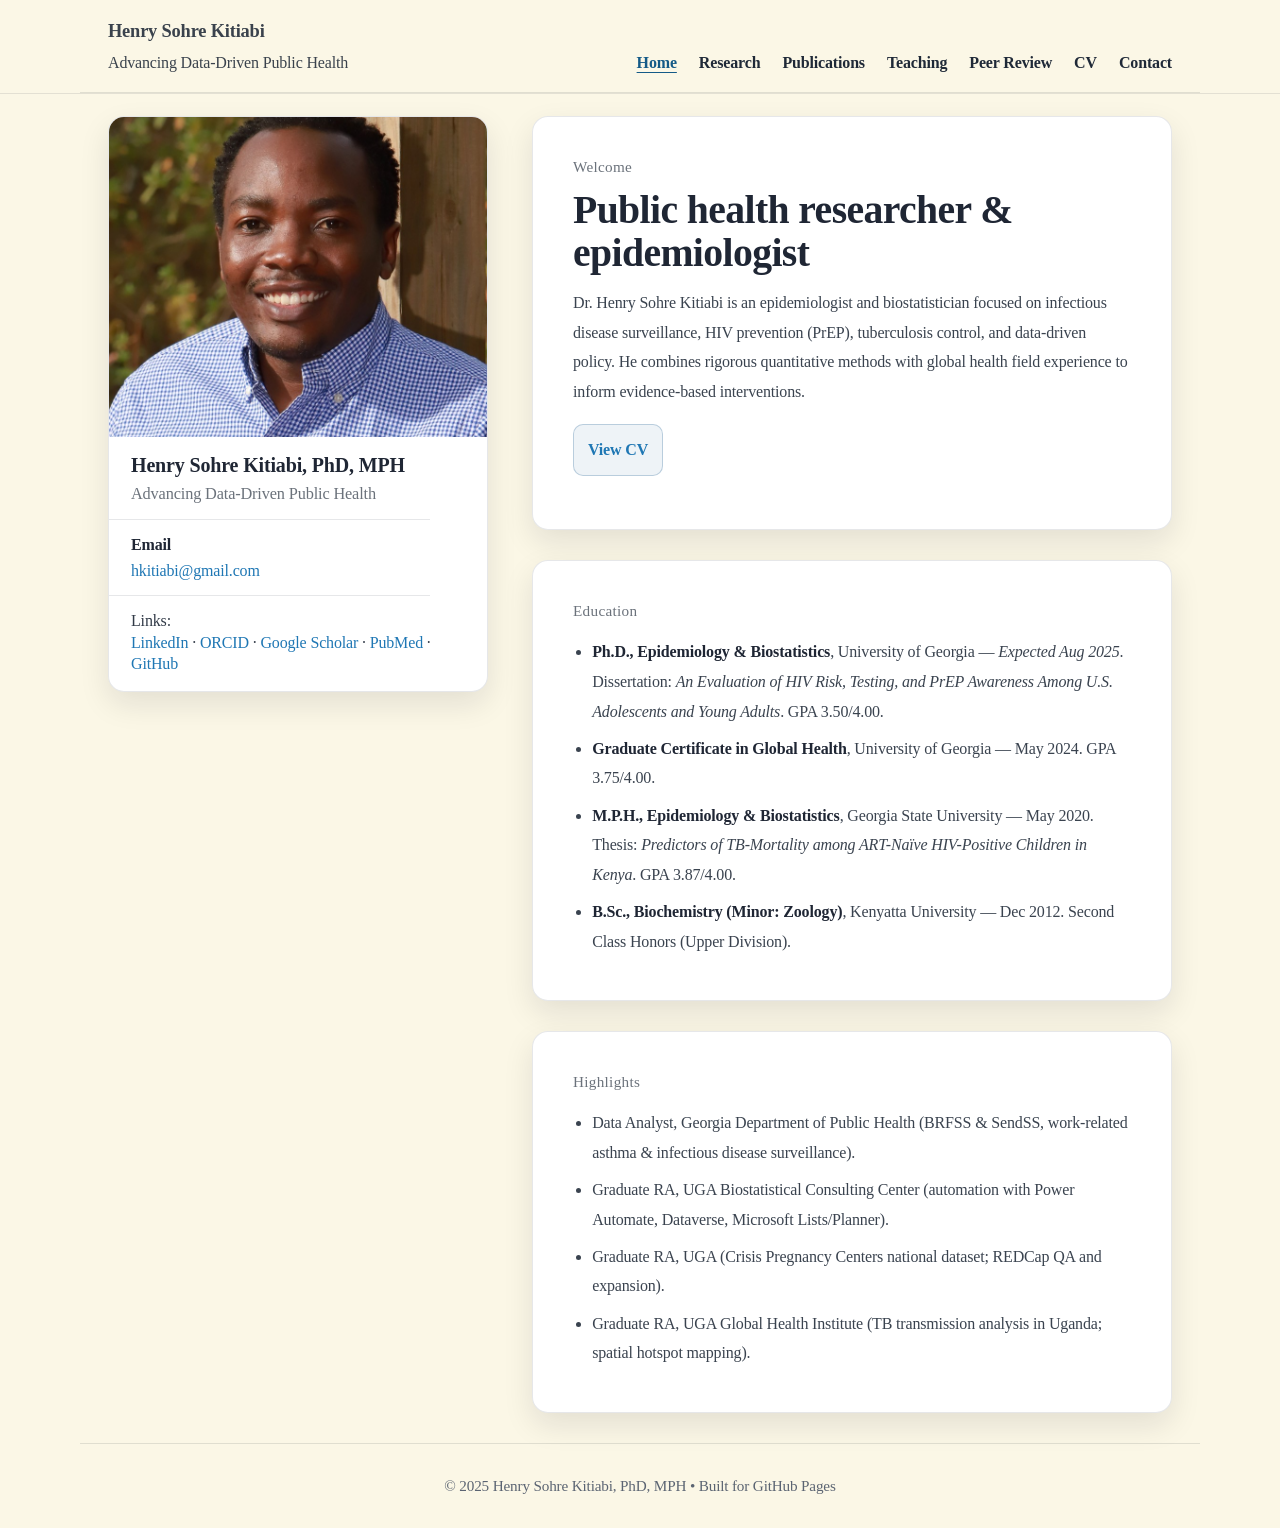
==== index.html @ b65489f3 "Add files via upload" ====
<!DOCTYPE html>
<html lang="en">
<head>
<meta charset="utf-8"/>
<meta name="viewport" content="width=device-width, initial-scale=1"/>
<title>Home — Henry Sohre Kitiabi, PhD, MPH</title>
<link rel="stylesheet" href="assets/css/style.css"/>
<link rel="preconnect" href="https://fonts.googleapis.com">
<link rel="preconnect" href="https://fonts.gstatic.com" crossorigin>
<link href="https://fonts.googleapis.com/css2?family=Inter:wght@400;600;700;800&display=swap" rel="stylesheet">
</head>
<body>
<header>
  <div class="nav">
    <div>
      <div class="brand">Henry Sohre Kitiabi</div>
      <div class="tag">Advancing Data-Driven Public Health</div>
    </div>
    <nav><a href="index.html" class=active>Home</a><a href="research.html" >Research</a><a href="publications.html" >Publications</a><a href="teaching.html" >Teaching</a><a href="peer-review.html" >Peer Review</a><a href="cv.html" >CV</a><a href="contact.html" >Contact</a></nav>
  </div>
</header>
<div class="container">
  <div class="layout">
    
    <aside class="sidebar">
 <img
  class="avatar"
  src="assets/img/henry-sohre-kitiabi.jpg"
  alt="Henry Sohre Kitiabi"
  onerror="const d=document.createElement('div');d.className='avatar';d.textContent='HK';d.setAttribute('aria-label','Henry Sohre Kitiabi');this.replaceWith(d);"
/>


      <div class="name">Henry Sohre Kitiabi, PhD, MPH</div>
      <div class="tagline">Advancing Data-Driven Public Health</div>
      <hr/>
      <div class="meta"><span class="badge">Email</span> <a href="mailto:hkitiabi@gmail.com">hkitiabi@gmail.com</a></div>
      <hr/>
      <div class="meta">Links:<br/>
        <a href="#">LinkedIn</a> · 
        <a href="#">ORCID</a> · 
        <a href="#">Google Scholar</a> · 
        <a href="#">PubMed</a> · 
        <a href="#">GitHub</a>
      </div>
    </aside>
    
    <main>
<section class="card">
  <div class="kicker">Welcome</div>
  <h1>Public health researcher & epidemiologist</h1>
  <p>Dr. Henry Sohre Kitiabi is an epidemiologist and biostatistician focused on infectious disease surveillance, HIV prevention (PrEP), tuberculosis control, and data-driven policy. He combines rigorous quantitative methods with global health field experience to inform evidence-based interventions.</p>
  <p><a class="btn" href="cv.html">View CV</a></p>
</section>

<section class="card">
  <div class="kicker">Education</div>
  <ul class="list-tight">
    <li><strong>Ph.D., Epidemiology & Biostatistics</strong>, University of Georgia — <em>Expected Aug 2025</em>. Dissertation: <em>An Evaluation of HIV Risk, Testing, and PrEP Awareness Among U.S. Adolescents and Young Adults</em>. GPA 3.50/4.00.</li>
    <li><strong>Graduate Certificate in Global Health</strong>, University of Georgia — May 2024. GPA 3.75/4.00.</li>
    <li><strong>M.P.H., Epidemiology & Biostatistics</strong>, Georgia State University — May 2020. Thesis: <em>Predictors of TB-Mortality among ART-Naïve HIV-Positive Children in Kenya</em>. GPA 3.87/4.00.</li>
    <li><strong>B.Sc., Biochemistry (Minor: Zoology)</strong>, Kenyatta University — Dec 2012. Second Class Honors (Upper Division).</li>
  </ul>
</section>

<section class="card">
  <div class="kicker">Highlights</div>
  <ul>
    <li>Data Analyst, Georgia Department of Public Health (BRFSS & SendSS, work-related asthma & infectious disease surveillance).</li>
    <li>Graduate RA, UGA Biostatistical Consulting Center (automation with Power Automate, Dataverse, Microsoft Lists/Planner).</li>
    <li>Graduate RA, UGA (Crisis Pregnancy Centers national dataset; REDCap QA and expansion).</li>
    <li>Graduate RA, UGA Global Health Institute (TB transmission analysis in Uganda; spatial hotspot mapping).</li>
  </ul>
</section>
</main>
  </div>
</div>
<div class="footer">© 2025 Henry Sohre Kitiabi, PhD, MPH • Built for GitHub Pages</div>
</body>
</html>
---- assets/css/style.css ----
/* ==========================================================================
   Full CSS file — white background, centered whole site, Python-docs-like spacing
   Includes: centered header/nav, improved grid, clean cards, fixed avatar placeholder,
   better typography rhythm, accessible focus states, mobile responsiveness.
   ========================================================================== */

/* ---------- Theme tokens ---------- */
:root {
  /* Colors */
  --bg: #ffffff;            /* pure white (per request) */
  --surface: #ffffff;
  --text: #1f2937;
  --muted: #6b7280;
  --accent: #306998;        /* Python-ish blue */
  --accent-hover: #1e4f7a;
  --border: #e5e7eb;
  --soft: #f9fafb;

  /* Typography */
  --font-sans: -apple-system, BlinkMacSystemFont, "Segoe UI", Roboto,
               "Helvetica Neue", Arial, sans-serif;
  --base-size: 16px;
  --line: 1.7;

  /* Layout */
  --page-width: 1100px;     /* centers the entire website */
  --gutter: 24px;           /* left/right padding */
  --pad-y: 48px;            /* top/bottom padding for main */
  --header-h: 64px;

  /* Grid */
  --sidebar-min: 260px;
  --sidebar-max: 320px;
  --gap: 32px;

  /* Components */
  --radius: 8px;
  --shadow: 0 1px 0 rgba(0, 0, 0, 0.03);

  /* Focus */
  --focus-ring: 0 0 0 3px rgba(48, 105, 152, 0.25);
}

/* ---------- Reset ---------- */
*,
*::before,
*::after { box-sizing: border-box; }

html {
  font-size: var(--base-size);
  text-size-adjust: 100%;
  color-scheme: light;
  background: var(--bg);
}

body {
  margin: 0;
  font-family: var(--font-sans);
  line-height: var(--line);
  color: var(--text);
  background: var(--bg);
  -webkit-font-smoothing: antialiased;
  -moz-osx-font-smoothing: grayscale;
  text-rendering: optimizeLegibility;
}

img, svg, video, canvas {
  max-width: 100%;
  height: auto;
  display: block;
}

input, button, textarea, select {
  font: inherit;
  color: inherit;
}

/* ---------- Center the whole site ----------
   Preferred: wrap your entire site in <div class="page"> ... </div>
   Fallback: this also centers header/nav/main/footer if you don't add .page
-------------------------------------------- */
.page,
header .nav,
main,
.footer {
  max-width: var(--page-width);
  margin: 0 auto;
}

/* ---------- Typography ---------- */
p { margin: 0 0 1.25rem; }

small, .muted { color: var(--muted); }

h1, h2, h3, h4, h5, h6 {
  margin: 2.25rem 0 0.75rem;
  font-weight: 650;
  letter-spacing: -0.01em;
}

h1 {
  margin-top: 0;
  font-size: clamp(1.9rem, 2.6vw, 2.4rem);
  line-height: 1.25;
}

h2 { font-size: clamp(1.35rem, 1.9vw, 1.65rem); line-height: 1.35; }
h3 { font-size: 1.15rem; line-height: 1.4; }

ul, ol {
  margin: 0 0 1.25rem;
  padding-left: 1.25rem;
}

li { margin: 0.25rem 0; }

hr {
  border: 0;
  border-top: 1px solid var(--border);
  margin: 2rem 0;
}

/* ---------- Links + accessibility ---------- */
a {
  color: var(--accent);
  text-decoration: none;
  text-underline-offset: 0.18em;
}

a:hover {
  color: var(--accent-hover);
  text-decoration: underline;
}

a:focus-visible,
button:focus-visible,
input:focus-visible,
textarea:focus-visible,
select:focus-visible {
  outline: none;
  box-shadow: var(--focus-ring);
  border-radius: 6px;
}

/* ---------- Header / Nav (centered to match content) ---------- */
header {
  position: sticky;
  top: 0;
  z-index: 10;
  background: var(--bg);
  border-bottom: 1px solid var(--border);
}

/* If you use .nav inside header, it will be centered by the rule above */
.nav {
  height: var(--header-h);
  padding: 0 var(--gutter);
  display: flex;
  align-items: center;
  justify-content: space-between;
  gap: 1rem;
}

.brand {
  font-weight: 750;
  font-size: 1.05rem;
  letter-spacing: -0.01em;
  white-space: nowrap;
}

nav {
  display: flex;
  align-items: center;
  flex-wrap: wrap;
  gap: 1rem;
}

nav a {
  font-weight: 650;
  position: relative;
  padding: 0.25rem 0.1rem;
}

/* underline indicator */
nav a:hover::after,
nav a:focus-visible::after {
  content: "";
  position: absolute;
  left: 0;
  bottom: -0.35rem;
  width: 100%;
  height: 2px;
  background: var(--accent);
}

/* active state if you add aria-current="page" */
nav a[aria-current="page"] {
  color: var(--accent-hover);
}
nav a[aria-current="page"]::after {
  content: "";
  position: absolute;
  left: 0;
  bottom: -0.35rem;
  width: 100%;
  height: 2px;
  background: var(--accent-hover);
}

/* ---------- Main spacing (Python-docs-like padding) ---------- */
main {
  padding: var(--pad-y) var(--gutter);
}

/* Optional: if you have a .container wrapper, keep it centered */
.container {
  max-width: 100%;
  margin: 0 auto;
}

/* ---------- 2-column layout (sidebar + main content) ---------- */
.layout {
  display: grid;
  grid-template-columns: minmax(var(--sidebar-min), var(--sidebar-max)) minmax(0, 1fr);
  gap: var(--gap);
  align-items: start;
}

/* Prevent overly wide main text blocks if your content is long-form */
.content {
  max-width: 74ch; /* add class="content" to your main column wrapper if you want */
}

/* Mobile stack */
@media (max-width: 900px) {
  :root {
    --gutter: 18px;
    --pad-y: 32px;
    --gap: 22px;
  }
  .layout { grid-template-columns: 1fr; }
  .nav { height: auto; padding: 12px var(--gutter); }
}

/* ---------- Cards / panels ---------- */
.card,
.sidebar {
  background: var(--surface);
  border: 1px solid var(--border);
  border-radius: var(--radius);
  box-shadow: var(--shadow);
  padding: 24px;
}

/* Keep main content cards from feeling too wide on large monitors */
.card {
  margin-bottom: 24px;
}

/* ---------- Sidebar behavior ---------- */
.sidebar {
  position: sticky;
  top: calc(var(--header-h) + 16px);
  align-self: start;
  line-height: 1.55;
}

/* Tighten vertical spacing inside sidebar */
.sidebar p { margin-bottom: 0.75rem; }
.sidebar hr { margin: 1rem 0; }

/* ---------- Avatar (fix placeholder + ensure it looks intentional) ----------
   Works for:
   1) <img class="avatar" src="...">
   2) <div class="avatar">Profile photo<br>placeholder</div>
-------------------------------------------- */
.avatar {
  width: 140px;
  height: 140px;
  border-radius: 50%;
  border: 3px solid var(--accent);
  background: var(--soft);
  display: grid;
  place-items: center;
  text-align: center;
  color: var(--muted);
  font-size: 0.95rem;
  padding: 10px;
  margin: 0 auto 12px;
  overflow: hidden;
}

img.avatar {
  object-fit: cover;
  padding: 0;
  color: transparent; /* avoid alt text overlay */
}

/* ---------- Tables ---------- */
.table {
  width: 100%;
  border-collapse: collapse;
  margin: 0 0 1.5rem;
}

.table th,
.table td {
  border-bottom: 1px solid var(--border);
  padding: 0.75rem 0;
  text-align: left;
  vertical-align: top;
}

.table th { font-weight: 650; }

/* ---------- Code (docs-like, subtle) ---------- */
code,
pre {
  font-family: ui-monospace, SFMono-Regular, Menlo, Consolas, "Liberation Mono", monospace;
  font-size: 0.95em;
}

code {
  background: var(--soft);
  border: 1px solid var(--border);
  padding: 0.12em 0.35em;
  border-radius: 6px;
}

pre {
  background: var(--soft);
  border: 1px solid var(--border);
  border-radius: var(--radius);
  padding: 16px;
  overflow: auto;
  margin: 0 0 1.5rem;
}

pre code {
  background: transparent;
  border: 0;
  padding: 0;
}

/* ---------- Footer ---------- */
.footer {
  border-top: 1px solid var(--border);
  padding: 28px var(--gutter);
  text-align: center;
  color: var(--muted);
  font-size: 0.95rem;
}

/* ---------- Selection + reduced motion ---------- */
::selection { background: rgba(48, 105, 152, 0.16); }

@media (prefers-reduced-motion: reduce) {
  * { scroll-behavior: auto !important; }
}
/* ==========================================================================
   Faculty-page theme override (warm background + serif + profile card)
   Paste at the END of your current CSS file.
   ========================================================================== */

/* --- Theme tokens: warm paper + classic serif like the reference --- */
:root {
  --bg: #fbf7e6;                 /* warm paper */
  --surface: #ffffff;
  --text: #1f2937;
  --muted: #5b6472;
  --accent: #1f77b4;             /* link blue similar to screenshot */
  --accent-hover: #145a87;
  --border: rgba(31, 41, 55, 0.12);
  --soft: rgba(31, 41, 55, 0.04);

  --radius: 10px;
  --shadow: 0 6px 18px rgba(17, 24, 39, 0.08);

  /* Typography swap */
  --font-sans: ui-serif, Georgia, "Times New Roman", Times, serif;
  --line: 1.85;

  /* Layout proportions similar to reference */
  --page-width: 1120px;
  --sidebar-min: 340px;
  --sidebar-max: 380px;
  --gap: 44px;
  --pad-y: 42px;
}

/* --- Base background & text rhythm --- */
html, body {
  background: var(--bg);
}

p { margin: 0 0 1.15rem; }

/* Headings: serif, strong, similar weight to reference */
h1, h2, h3 {
  font-weight: 750;
  letter-spacing: -0.015em;
}
h1 { font-size: clamp(2.2rem, 3.1vw, 2.8rem); line-height: 1.18; }
h2 { font-size: 1.6rem; margin-top: 2.0rem; }
h3 { font-size: 1.2rem; }

/* Links like faculty pages */
a { text-decoration-thickness: 1px; }
a:hover { text-decoration: underline; }

/* --- Header / Nav: simple, left-aligned, thin rule (like screenshot) --- */
header {
  background: transparent;
  border-bottom: 0;
}

.nav {
  height: auto;
  padding: 18px var(--gutter) 12px;
  align-items: flex-end;
  border-bottom: 1px solid rgba(31, 41, 55, 0.12);
}

/* Brand block more understated (optional) */
.brand {
  font-size: 1.15rem;
  font-weight: 800;
}

nav {
  gap: 22px;
}

/* Remove the thick underline indicator from earlier style */
nav a:hover::after,
nav a:focus-visible::after,
nav a[aria-current="page"]::after {
  content: none !important;
}

/* Add subtle underline only on hover/current */
nav a {
  font-weight: 700;
  color: var(--text);
  padding: 0;
}
nav a:hover,
nav a[aria-current="page"] {
  color: var(--accent);
  text-decoration: underline;
  text-underline-offset: 0.25em;
}

/* --- Main cards: closer to "paper + soft shadow" --- */
.card,
.sidebar {
  border: 1px solid rgba(31, 41, 55, 0.12);
  border-radius: var(--radius);
  box-shadow: var(--shadow);
  background: var(--surface);
}

/* Right column in the screenshot is mostly “no heavy card framing”.
   If you want that look, make cards flatter: */
.card {
  padding: 30px 34px;
  margin-bottom: 28px;
}

/* --- Left profile card: make it look like screenshot panel --- */
.sidebar {
  padding: 0; /* important: let image go edge-to-edge */
  overflow: hidden;
  position: sticky;
  top: 18px; /* closer to screenshot (not under sticky header effect) */
}

/* Photo: rectangular, full width, tall */
.sidebar .avatar,
.sidebar img.avatar {
  width: 100%;
  height: 360px;               /* tall portrait like screenshot */
  border-radius: 0;
  border: 0;
  margin: 0;
  background: var(--soft);
}

/* Ensure image crops nicely */
.sidebar img.avatar {
  object-fit: cover;
}

/* Profile info area below photo */
.sidebar .profile-block {
  padding: 18px 18px 16px;
}

/* Name block (large, centered) */
.sidebar .profile-name {
  font-size: 1.55rem;
  font-weight: 850;
  margin: 0.25rem 0 0.25rem;
  text-align: center;
}

/* Title/affiliation */
.sidebar .profile-title {
  text-align: center;
  color: var(--muted);
  font-weight: 650;
  margin: 0 0 0.75rem;
}

/* Contact strip look */
.sidebar .profile-meta {
  padding: 12px 18px 16px;
  border-top: 1px solid rgba(31, 41, 55, 0.12);
  color: var(--text);
  font-size: 0.98rem;
}

.sidebar .profile-meta a { color: var(--accent); }

/* Tighten sidebar paragraph spacing */
.sidebar p { margin: 0.35rem 0; }

/* --- Content width: screenshot uses a wider text measure --- */
.content {
  max-width: 86ch;
}

/* --- News list styling similar to screenshot --- */
.news {
  margin-top: 1.0rem;
  border-top: 1px solid rgba(31, 41, 55, 0.12);
}
.news-item {
  display: grid;
  grid-template-columns: 140px 1fr;
  gap: 18px;
  padding: 16px 0;
  border-bottom: 1px solid rgba(31, 41, 55, 0.10);
}
.news-date {
  font-weight: 800;
}
.news-text {
  color: var(--text);
}

/* Mobile: stack profile card photo and text nicely */
@media (max-width: 900px) {
  .sidebar { position: static; }
  .sidebar .avatar,
  .sidebar img.avatar { height: 280px; }
  .news-item { grid-template-columns: 1fr; }
}



/* =========================================================
   FIX: Frozen header, no overlap, centered website
   ========================================================= */

/* Header height (adjust if needed) */
:root {
  --header-h: 72px;
}

/* Freeze header */
header {
  position: sticky;
  top: 0;
  z-index: 9999;
  background: var(--bg);
  border-bottom: 1px solid var(--border);
}

/* Ensure header has stable height */
header .nav {
  min-height: var(--header-h);
}

/* Push content down so it never hides under header */
main {
  padding-top: calc(var(--pad-y) + var(--header-h));
}

/* Center header, main content, and footer */
header .nav,
main,
.footer {
  max-width: var(--page-width);
  margin-left: auto;
  margin-right: auto;
}

/* Sidebar respects frozen header */
.sidebar {
  top: calc(var(--header-h) + 16px);
}

/* Prevent anchor links being hidden under header */
html {
  scroll-padding-top: calc(var(--header-h) + 16px);
}



/* =========================================================
   CENTER CONTENT + ADD SIDE BREATHING SPACE
   ========================================================= */

/* Overall page width (controls side space) */
:root {
  --page-width: 1000px;   /* try 1040–1120 if you want more/less space */
  --side-space: 24px;
}

/* Center everything */
header .nav,
main,
.footer {
  max-width: var(--page-width);
  margin-left: auto;
  margin-right: auto;
  padding-left: var(--side-space);
  padding-right: var(--side-space);
}

/* Keep body background visible on sides */
body {
  background-color: var(--bg);
}

/* Ensure layout grid stays centered */
.layout {
  justify-content: center;
}

/* Optional: limit text line length for readability */
.content {
  max-width: 72ch;
}

/* Mobile tuning */
@media (max-width: 900px) {
  :root {
    --side-space: 16px;
  }
}

/* =========================================================
   HARD ALIGNMENT: header + sidebar + cards share same grid
   ========================================================= */

/* 1) Single source of truth for page width + side padding */
:root {
  --page-width: 1120px;   /* adjust if you want wider/narrower */
  --gutter: 28px;         /* side space */
  --header-h: 72px;       /* frozen header height */
}

/* 2) Header is full-width, but its INNER content uses the same grid as the page */
header {
  position: sticky;
  top: 0;
  z-index: 9999;
  background: var(--bg);
  border-bottom: 1px solid rgba(31, 41, 55, 0.12);
}

/* Align header content to the same centered column as the layout */
header .nav {
  max-width: var(--page-width);
  margin: 0 auto;
  padding-left: var(--gutter);
  padding-right: var(--gutter);
  min-height: var(--header-h);
  display: flex;
  align-items: flex-end;
  justify-content: space-between;
}

/* 3) Center the entire body content using ONE wrapper */
.container {
  max-width: var(--page-width);
  margin: 0 auto;
  padding-left: var(--gutter);
  padding-right: var(--gutter);
}

/* 4) Space below header without shifting only the right column */
.container {
  padding-top: 22px; /* space under frozen header */
}

/* 5) Make the grid start flush: sidebar + main aligned at top */
.layout {
  display: grid;
  grid-template-columns: minmax(340px, 380px) minmax(0, 1fr);
  gap: 44px;
  align-items: start;
}

/* 6) main is a GRID COLUMN here; remove any page padding that could shift it */
.layout > main {
  padding: 0 !important;
  margin: 0 !important;
}

/* 7) Remove extra top spacing inside the first card (often caused by heading margins) */
.layout > main .card:first-child {
  margin-top: 0;
}
.layout > main .card:first-child h1,
.layout > main .card:first-child h2,
.layout > main .card:first-child h3 {
  margin-top: 0;
}

/* 8) Sticky sidebar should respect frozen header */
.sidebar {
  position: sticky;
  top: calc(var(--header-h) + 16px);
}

/* 9) Footer aligned to same grid */
.footer {
  max-width: var(--page-width);
  margin: 0 auto;
  padding-left: var(--gutter);
  padding-right: var(--gutter);
}

/* =========================================================
   FREEZE LEFT PROFILE PANEL (SIDEBAR)
   ========================================================= */

/* Ensure layout allows sticky behavior */
.layout {
  align-items: start;
}

/* Freeze the entire left panel */
.sidebar {
  position: sticky;
  top: calc(var(--header-h) + 16px); /* below frozen header */
  align-self: start;
  height: fit-content;
}

/* Safety: ensure no parent blocks sticky */
.container,
.layout {
  overflow: visible;
}
/* =========================================================
   CENTER SIDEBAR TEXT (name, tagline, meta, links)
   ========================================================= */

.sidebar {
  text-align: center;          /* centers all text inside sidebar */
}

/* Name + tagline */
.sidebar .name {
  font-weight: 850;
  margin: 12px 0 6px;
}

.sidebar .tagline {
  color: var(--muted);
  margin: 0 0 14px;
}

/* Meta rows (Location/Email/Phone/Links) */
.sidebar .meta {
  margin: 10px 0;
}

/* Make the badge label appear above the value (cleaner, centered) */
.sidebar .meta .badge {
  display: block;
  font-weight: 750;
  margin-bottom: 4px;
}

/* Center the links row cleanly */
.sidebar .meta a {
  display: inline-block;
}

/* Optional: make the separator line centered/consistent */
.sidebar hr {
  margin: 16px auto;
  width: 85%;
}

/* =========================================================
   BALANCED INDENT (NOT CENTERED) FOR SIDEBAR CONTENT
   ========================================================= */

/* Keep sidebar text left-aligned */
.sidebar {
  text-align: left;
}

/* Indent all text blocks inside sidebar */
.sidebar .name,
.sidebar .tagline,
.sidebar .meta {
  padding-left: 18px;
  padding-right: 18px;
}

/* Slight hierarchy polish */
.sidebar .name {
  font-weight: 850;
  margin-top: 14px;
  margin-bottom: 6px;
}

.sidebar .tagline {
  color: var(--muted);
  margin-bottom: 14px;
}

/* Meta rows spacing */
.sidebar .meta {
  margin: 10px 0;
  line-height: 1.55;
}

/* Keep horizontal rules aligned with text block */
.sidebar hr {
  margin: 16px 18px;
}

/* Links stay left-aligned but clean */
.sidebar .meta a {
  white-space: nowrap;
}
/* =========================================================
   PANEL POLISH PACK (cards + sidebar)
   ========================================================= */

/* 1) Softer borders + nicer shadows + consistent radius */
:root{
  --panel-radius: 14px;
  --panel-border: rgba(17, 24, 39, 0.10);
  --panel-shadow: 0 10px 28px rgba(17, 24, 39, 0.10);
  --panel-shadow-hover: 0 14px 34px rgba(17, 24, 39, 0.14);
}

/* Apply to all panels */
.card,
.sidebar{
  border-radius: var(--panel-radius);
  border: 1px solid var(--panel-border);
  background: rgba(255,255,255,0.92);
  box-shadow: var(--panel-shadow);
  backdrop-filter: blur(6px); /* subtle “premium” feel */
}

/* 2) Make cards breathe a little more */
.card{
  padding: 34px 38px;
  margin-bottom: 30px;
}

/* 3) Slight hover lift on desktop (optional, tasteful) */
@media (hover:hover) and (pointer:fine){
  .card:hover,
  .sidebar:hover{
    box-shadow: var(--panel-shadow-hover);
    transform: translateY(-2px);
    transition: box-shadow 180ms ease, transform 180ms ease;
  }
}

/* 4) Sidebar: make it look like a single composed panel */
.sidebar{
  overflow: hidden;         /* photo corners match panel */
}

/* Photo: full width, consistent height and cropping */
.sidebar img.avatar{
  width: 100%;
  height: 320px;
  object-fit: cover;
  border-radius: 0;         /* let sidebar corner radius handle it */
}

/* 5) Sidebar text rhythm + dividers */
.sidebar .name{
  font-size: 1.28rem;
  font-weight: 850;
  margin: 16px 0 6px;
}
.sidebar .tagline{
  color: var(--muted);
  margin: 0 0 14px;
}
.sidebar .meta{
  margin: 10px 0;
  line-height: 1.55;
}
.sidebar hr{
  border: 0;
  border-top: 1px solid rgba(17, 24, 39, 0.10);
  margin: 16px 0;
}

/* Indent sidebar text blocks for balanced look (keeps photo edge-to-edge) */
.sidebar .name,
.sidebar .tagline,
.sidebar .meta{
  padding-left: 22px;
  padding-right: 22px;
}

/* 6) Card typography: more “faculty page” rhythm */
.kicker{
  font-size: 0.95rem;
  letter-spacing: 0.02em;
  color: rgba(31, 41, 55, 0.75);
  margin-bottom: 8px;
}

.card h1{
  margin: 0.35rem 0 0.85rem;
  line-height: 1.08;
}
.card p{
  margin-bottom: 1.1rem;
  color: rgba(31, 41, 55, 0.90);
}

/* 7) Lists inside cards: tighter + cleaner */
.card ul{
  margin-top: 0.5rem;
  padding-left: 1.25rem;
}
.card li{
  margin: 0.45rem 0;
}
.list-tight li{
  margin: 0.38rem 0;
}

/* 8) Buttons/links: make “View CV” look intentional */
a.btn{
  display: inline-block;
  padding: 10px 14px;
  border-radius: 10px;
  border: 1px solid rgba(31, 119, 180, 0.25);
  background: rgba(31, 119, 180, 0.08);
  text-decoration: none;
  font-weight: 700;
}
a.btn:hover{
  background: rgba(31, 119, 180, 0.12);
  border-color: rgba(31, 119, 180, 0.35);
  text-decoration: none;
}

/* 9) Responsive: slightly reduce padding on smaller screens */
@media (max-width: 900px){
  .card{ padding: 26px 22px; }
  .sidebar img.avatar{ height: 260px; }
  .sidebar .name,
  .sidebar .tagline,
  .sidebar .meta{ padding-left: 18px; padding-right: 18px; }
}
/* =========================================================
   PROFILE PANEL POLISH (LEFT SIDEBAR ONLY)
   ========================================================= */

/* 1) Make the profile panel feel premium */
.sidebar {
  border-radius: 16px;
  border: 1px solid rgba(17, 24, 39, 0.10);
  background: #ffffff;
  box-shadow: 0 12px 30px rgba(17, 24, 39, 0.10);
  overflow: hidden;                 /* photo corners match card */
}

/* 2) Full-bleed portrait image (no circle, no border ring) */
.sidebar img.avatar {
  display: block;
  width: 100%;
  height: 320px;                    /* adjust: 280–360 */
  object-fit: cover;
  border: 0;
  border-radius: 0;                 /* use sidebar rounding */
  margin: 0;
  padding: 0;
  background: rgba(17, 24, 39, 0.04);
}

/* If the fallback HK div appears, style it nicely too */
.sidebar .avatar {
  width: 100%;
  height: 320px;
  border: 0;
  border-radius: 0;
  margin: 0;
  display: grid;
  place-items: center;
  font-weight: 850;
  font-size: 2.2rem;
  color: rgba(31, 41, 55, 0.65);
  background: rgba(17, 24, 39, 0.04);
}

/* 3) Balanced indent for text content (not centered) */
.sidebar .name,
.sidebar .tagline,
.sidebar .meta {
  padding-left: 22px;
  padding-right: 22px;
}

/* 4) Improve name + tagline typography */
.sidebar .name {
  margin: 16px 0 6px;
  font-size: 1.28rem;
  font-weight: 900;
  line-height: 1.2;
  color: rgba(17, 24, 39, 0.95);
}

.sidebar .tagline {
  margin: 0 0 14px;
  font-size: 1.02rem;
  color: rgba(31, 41, 55, 0.70);
}

/* 5) Divider lines: lighter and consistent */
.sidebar hr {
  border: 0;
  border-top: 1px solid rgba(17, 24, 39, 0.10);
  margin: 16px 0;
}

/* 6) Meta rows: cleaner spacing + subtle label styling */
.sidebar .meta {
  margin: 10px 0;
  line-height: 1.6;
  color: rgba(31, 41, 55, 0.92);
}

/* Your HTML uses <span class="badge">Location</span> inline.
   Make the badge a subtle label and keep it aligned. */
.sidebar .badge {
  display: inline-block;
  font-weight: 800;
  color: rgba(17, 24, 39, 0.85);
  margin-right: 8px;
}

/* 7) Links area: wrap nicely, keep balanced */
.sidebar .meta a {
  color: var(--accent);
  text-decoration: none;
}
.sidebar .meta a:hover {
  text-decoration: underline;
  text-underline-offset: 0.2em;
}

/* 8) Optional: subtle inner spacing at bottom */
.sidebar {
  padding-bottom: 10px;
}

/* 9) Responsive adjustments */
@media (max-width: 900px) {
  .sidebar img.avatar,
  .sidebar .avatar {
    height: 260px;
  }

  .sidebar .name,
  .sidebar .tagline,
  .sidebar .meta {
    padding-left: 18px;
    padding-right: 18px;
  }
}
/* =========================================================
   TIGHT PROFILE PANEL SPACING (NO EXTRA LINE GAPS)
   ========================================================= */

/* Overall tighter line height in sidebar */
.sidebar {
  line-height: 1.35;
}

/* Name + tagline: compact */
.sidebar .name {
  margin: 12px 0 2px;     /* was larger */
}

.sidebar .tagline {
  margin: 0 0 10px;
}

/* Meta blocks: remove extra vertical gaps */
.sidebar .meta {
  margin: 4px 0;          /* very tight */
  line-height: 1.35;
}

/* If you show labels as separate lines (Location / Email / Phone) */
.sidebar .badge {
  display: block;
  margin: 0 0 2px;        /* no gap under label */
  font-weight: 800;
}

/* Text immediately under labels */
.sidebar .meta span,
.sidebar .meta a,
.sidebar .meta div {
  margin: 0;
  padding: 0;
}

/* Links block: keep compact */
.sidebar .meta:last-of-type {
  margin-top: 6px;
}

/* Divider lines: tighter */
.sidebar hr {
  margin: 12px 0;
}
/* =========================================================
   FACULTY / GRANTS FINAL POLISH PACK
   Goal: credible, scannable, committee-friendly.
   ========================================================= */

/* Layout / readability */
:root{
  --page-width: 1120px;
  --gutter: 28px;
  --header-h: 72px;

  --panel-radius: 16px;
  --panel-border: rgba(17, 24, 39, 0.10);
  --panel-shadow: 0 12px 30px rgba(17, 24, 39, 0.10);

  --text-strong: rgba(17, 24, 39, 0.94);
  --text-body: rgba(31, 41, 55, 0.88);
  --text-muted: rgba(31, 41, 55, 0.66);
}

/* Center everything consistently */
header{
  position: sticky;
  top: 0;
  z-index: 9999;
  background: var(--bg);
  border-bottom: 1px solid var(--panel-border);
}
header .nav{
  max-width: var(--page-width);
  margin: 0 auto;
  padding: 14px var(--gutter);
  min-height: var(--header-h);
  display: flex;
  align-items: flex-end;
  justify-content: space-between;
}

.container{
  max-width: var(--page-width);
  margin: 0 auto;
  padding: 22px var(--gutter) 0;
}

.layout{
  display: grid;
  grid-template-columns: minmax(340px, 380px) minmax(0, 1fr);
  gap: 44px;
  align-items: start;
}

.layout > main{
  padding: 0 !important;
  margin: 0 !important;
}

/* Panels */
.card, .sidebar{
  border-radius: var(--panel-radius);
  border: 1px solid var(--panel-border);
  background: #fff;
  box-shadow: var(--panel-shadow);
}

/* Content card spacing for professional rhythm */
.card{
  padding: 36px 40px;
  margin-bottom: 30px;
}

/* Typography tuned for committees */
body{
  color: var(--text-body);
  letter-spacing: -0.01em;
}
.card p{ color: var(--text-body); }
.card strong{ color: var(--text-strong); }

/* Headings: confident, not “bloggy” */
h1, h2, h3{
  color: var(--text-strong);
}
.card h1{
  margin: 0.35rem 0 0.85rem;
  line-height: 1.08;
  font-weight: 900;
}
.card .kicker{
  font-size: 0.95rem;
  letter-spacing: 0.02em;
  color: var(--text-muted);
  margin-bottom: 8px;
}

/* Make lists read like CV bullets */
.card ul{
  margin: 0.75rem 0 0;
  padding-left: 1.2rem;
}
.card li{
  margin: 0.48rem 0;
  color: var(--text-body);
}

/* Buttons: understated but strong */
a.btn{
  display: inline-block;
  padding: 10px 14px;
  border-radius: 10px;
  border: 1px solid rgba(48, 105, 152, 0.28);
  background: rgba(48, 105, 152, 0.08);
  text-decoration: none;
  font-weight: 750;
}
a.btn:hover{
  background: rgba(48, 105, 152, 0.12);
  border-color: rgba(48, 105, 152, 0.38);
  text-decoration: none;
}

/* Sidebar: hiring-ready “profile card” */
.sidebar{
  overflow: hidden;
  position: sticky;
  top: calc(var(--header-h) + 16px);
  align-self: start;
  height: fit-content;
}

.sidebar img.avatar{
  width: 100%;
  height: 320px;
  object-fit: cover;
  border: 0;
  border-radius: 0;
  margin: 0;
}

/* Sidebar content indentation (balanced, not centered) */
.sidebar .name,
.sidebar .tagline,
.sidebar .meta{
  padding-left: 22px;
  padding-right: 22px;
}

.sidebar .name{
  margin: 16px 0 6px;
  font-size: 1.25rem;
  font-weight: 900;
  line-height: 1.22;
  color: var(--text-strong);
}
.sidebar .tagline{
  margin: 0 0 12px;
  color: var(--text-muted);
}

.sidebar hr{
  border: 0;
  border-top: 1px solid var(--panel-border);
  margin: 14px 0;
}

/* Meta lines: tight, committee-scannable */
.sidebar{
  line-height: 1.35;
}
.sidebar .meta{
  margin: 6px 0;
}
.sidebar .badge{
  font-weight: 850;
  margin-right: 8px;
  color: var(--text-strong);
}

/* Links wrap nicely */
.sidebar .meta a{
  white-space: nowrap;
}

/* Active nav state: understated underline */
nav a.active,
nav a[aria-current="page"]{
  color: var(--accent-hover);
  text-decoration: underline;
  text-underline-offset: 0.25em;
}

/* Anchor jumps so headings aren’t hidden behind header */
html{
  scroll-padding-top: calc(var(--header-h) + 18px);
}

/* Mobile */
@media (max-width: 900px){
  :root{ --gutter: 16px; }
  .layout{ grid-template-columns: 1fr; gap: 24px; }
  .card{ padding: 26px 22px; }
  .sidebar{ position: static; }
  .sidebar img.avatar{ height: 260px; }
}
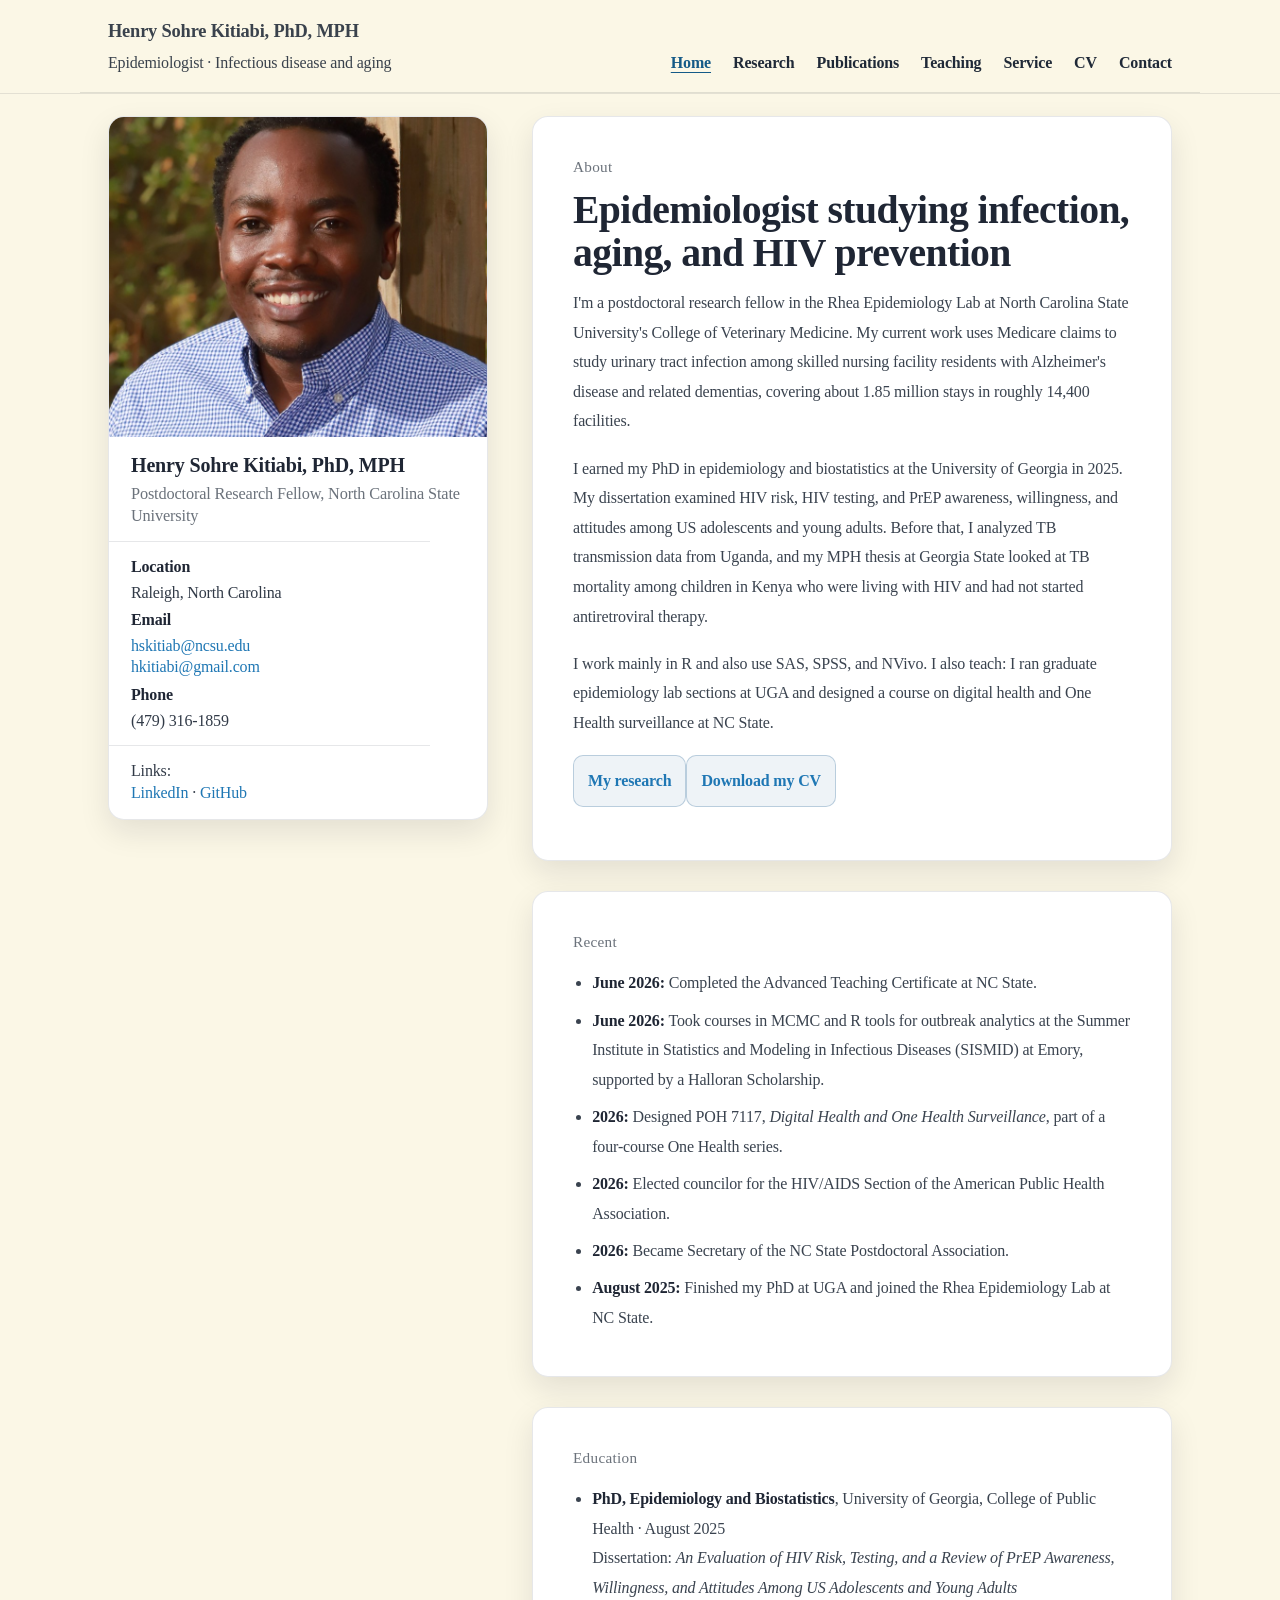
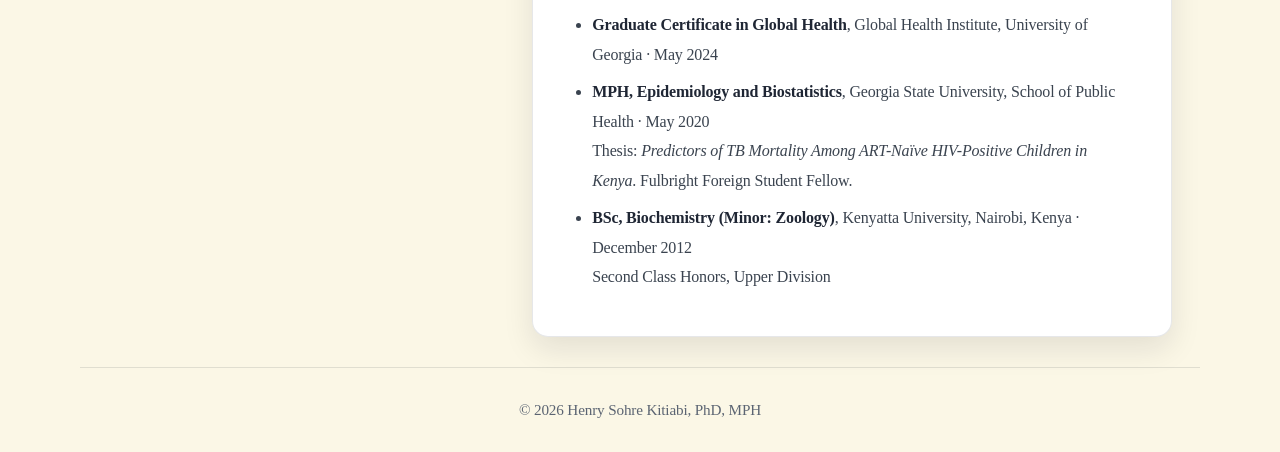
==== commit 04dc0d79: "Update pages from September 2026 CVs Rewrite Home, Research, Publications, Teaching, Service (peer-r" ====
--- a/index.html
+++ b/index.html
@@ -4,6 +4,7 @@
 <meta charset="utf-8"/>
 <meta name="viewport" content="width=device-width, initial-scale=1"/>
 <title>Home — Henry Sohre Kitiabi, PhD, MPH</title>
+<meta name="description" content="Henry Sohre Kitiabi, PhD, MPH: postdoctoral research fellow in epidemiology at North Carolina State University."/>
 <link rel="stylesheet" href="assets/css/style.css"/>
 <link rel="preconnect" href="https://fonts.googleapis.com">
 <link rel="preconnect" href="https://fonts.gstatic.com" crossorigin>
@@ -13,68 +14,65 @@
 <header>
   <div class="nav">
     <div>
-      <div class="brand">Henry Sohre Kitiabi</div>
-      <div class="tag">Advancing Data-Driven Public Health</div>
+      <div class="brand">Henry Sohre Kitiabi, PhD, MPH</div>
+      <div class="tag">Epidemiologist &middot; Infectious disease and aging</div>
     </div>
-    <nav><a href="index.html" class=active>Home</a><a href="research.html" >Research</a><a href="publications.html" >Publications</a><a href="teaching.html" >Teaching</a><a href="peer-review.html" >Peer Review</a><a href="cv.html" >CV</a><a href="contact.html" >Contact</a></nav>
+    <nav><a href="index.html" class="active" aria-current="page">Home</a><a href="research.html">Research</a><a href="publications.html">Publications</a><a href="teaching.html">Teaching</a><a href="peer-review.html">Service</a><a href="cv.html">CV</a><a href="contact.html">Contact</a></nav>
   </div>
 </header>
 <div class="container">
   <div class="layout">
-    
+
     <aside class="sidebar">
- <img
-  class="avatar"
-  src="assets/img/henry-sohre-kitiabi.jpg"
-  alt="Henry Sohre Kitiabi"
-  onerror="const d=document.createElement('div');d.className='avatar';d.textContent='HK';d.setAttribute('aria-label','Henry Sohre Kitiabi');this.replaceWith(d);"
-/>
-
-
+      <img class="avatar" src="assets/img/henry-sohre-kitiabi.jpg" alt="Henry Sohre Kitiabi"
+        onerror="const d=document.createElement('div');d.className='avatar';d.textContent='HK';this.replaceWith(d);"/>
       <div class="name">Henry Sohre Kitiabi, PhD, MPH</div>
-      <div class="tagline">Advancing Data-Driven Public Health</div>
+      <div class="tagline">Postdoctoral Research Fellow, North Carolina State University</div>
       <hr/>
-      <div class="meta"><span class="badge">Email</span> <a href="mailto:hkitiabi@gmail.com">hkitiabi@gmail.com</a></div>
+      <div class="meta"><span class="badge">Location</span> Raleigh, North Carolina</div>
+      <div class="meta"><span class="badge">Email</span> <a href="mailto:hskitiab@ncsu.edu">hskitiab@ncsu.edu</a><br/><a href="mailto:hkitiabi@gmail.com">hkitiabi@gmail.com</a></div>
+      <div class="meta"><span class="badge">Phone</span> (479) 316-1859</div>
       <hr/>
       <div class="meta">Links:<br/>
-        <a href="#">LinkedIn</a> · 
-        <a href="#">ORCID</a> · 
-        <a href="#">Google Scholar</a> · 
-        <a href="#">PubMed</a> · 
-        <a href="#">GitHub</a>
+        <a href="https://www.linkedin.com/in/henry-sohre-kitiabi-bsc-mph-1841462a" rel="noopener">LinkedIn</a> ·
+        <a href="https://github.com/hkitiabi" rel="noopener">GitHub</a>
       </div>
     </aside>
-    
+
     <main>
 <section class="card">
-  <div class="kicker">Welcome</div>
-  <h1>Public health researcher & epidemiologist</h1>
-  <p>Dr. Henry Sohre Kitiabi is an epidemiologist and biostatistician focused on infectious disease surveillance, HIV prevention (PrEP), tuberculosis control, and data-driven policy. He combines rigorous quantitative methods with global health field experience to inform evidence-based interventions.</p>
-  <p><a class="btn" href="cv.html">View CV</a></p>
+  <div class="kicker">About</div>
+  <h1>Epidemiologist studying infection, aging, and HIV prevention</h1>
+  <p>I'm a postdoctoral research fellow in the Rhea Epidemiology Lab at North Carolina State University's College of Veterinary Medicine. My current work uses Medicare claims to study urinary tract infection among skilled nursing facility residents with Alzheimer's disease and related dementias, covering about 1.85 million stays in roughly 14,400 facilities.</p>
+  <p>I earned my PhD in epidemiology and biostatistics at the University of Georgia in 2025. My dissertation examined HIV risk, HIV testing, and PrEP awareness, willingness, and attitudes among US adolescents and young adults. Before that, I analyzed TB transmission data from Uganda, and my MPH thesis at Georgia State looked at TB mortality among children in Kenya who were living with HIV and had not started antiretroviral therapy.</p>
+  <p>I work mainly in R and also use SAS, SPSS, and NVivo. I also teach: I ran graduate epidemiology lab sections at UGA and designed a course on digital health and One Health surveillance at NC State.</p>
+  <p class="btn-row"><a class="btn" href="research.html">My research</a><a class="btn" href="cv.html">Download my CV</a></p>
+</section>
+
+<section class="card">
+  <div class="kicker">Recent</div>
+  <ul>
+    <li><strong>June 2026:</strong> Completed the Advanced Teaching Certificate at NC State.</li>
+    <li><strong>June 2026:</strong> Took courses in MCMC and R tools for outbreak analytics at the Summer Institute in Statistics and Modeling in Infectious Diseases (SISMID) at Emory, supported by a Halloran Scholarship.</li>
+    <li><strong>2026:</strong> Designed POH 7117, <em>Digital Health and One Health Surveillance</em>, part of a four-course One Health series.</li>
+    <li><strong>2026:</strong> Elected councilor for the HIV/AIDS Section of the American Public Health Association.</li>
+    <li><strong>2026:</strong> Became Secretary of the NC State Postdoctoral Association.</li>
+    <li><strong>August 2025:</strong> Finished my PhD at UGA and joined the Rhea Epidemiology Lab at NC State.</li>
+  </ul>
 </section>
 
 <section class="card">
   <div class="kicker">Education</div>
   <ul class="list-tight">
-    <li><strong>Ph.D., Epidemiology & Biostatistics</strong>, University of Georgia — <em>Expected Aug 2025</em>. Dissertation: <em>An Evaluation of HIV Risk, Testing, and PrEP Awareness Among U.S. Adolescents and Young Adults</em>. GPA 3.50/4.00.</li>
-    <li><strong>Graduate Certificate in Global Health</strong>, University of Georgia — May 2024. GPA 3.75/4.00.</li>
-    <li><strong>M.P.H., Epidemiology & Biostatistics</strong>, Georgia State University — May 2020. Thesis: <em>Predictors of TB-Mortality among ART-Naïve HIV-Positive Children in Kenya</em>. GPA 3.87/4.00.</li>
-    <li><strong>B.Sc., Biochemistry (Minor: Zoology)</strong>, Kenyatta University — Dec 2012. Second Class Honors (Upper Division).</li>
+    <li><strong>PhD, Epidemiology and Biostatistics</strong>, University of Georgia, College of Public Health · August 2025<br/>Dissertation: <em>An Evaluation of HIV Risk, Testing, and a Review of PrEP Awareness, Willingness, and Attitudes Among US Adolescents and Young Adults</em></li>
+    <li><strong>Graduate Certificate in Global Health</strong>, Global Health Institute, University of Georgia · May 2024</li>
+    <li><strong>MPH, Epidemiology and Biostatistics</strong>, Georgia State University, School of Public Health · May 2020<br/>Thesis: <em>Predictors of TB Mortality Among ART-Naïve HIV-Positive Children in Kenya</em>. Fulbright Foreign Student Fellow.</li>
+    <li><strong>BSc, Biochemistry (Minor: Zoology)</strong>, Kenyatta University, Nairobi, Kenya · December 2012<br/>Second Class Honors, Upper Division</li>
   </ul>
 </section>
-
-<section class="card">
-  <div class="kicker">Highlights</div>
-  <ul>
-    <li>Data Analyst, Georgia Department of Public Health (BRFSS & SendSS, work-related asthma & infectious disease surveillance).</li>
-    <li>Graduate RA, UGA Biostatistical Consulting Center (automation with Power Automate, Dataverse, Microsoft Lists/Planner).</li>
-    <li>Graduate RA, UGA (Crisis Pregnancy Centers national dataset; REDCap QA and expansion).</li>
-    <li>Graduate RA, UGA Global Health Institute (TB transmission analysis in Uganda; spatial hotspot mapping).</li>
-  </ul>
-</section>
-</main>
+    </main>
   </div>
 </div>
-<div class="footer">© 2025 Henry Sohre Kitiabi, PhD, MPH • Built for GitHub Pages</div>
+<div class="footer">© 2026 Henry Sohre Kitiabi, PhD, MPH</div>
 </body>
 </html>
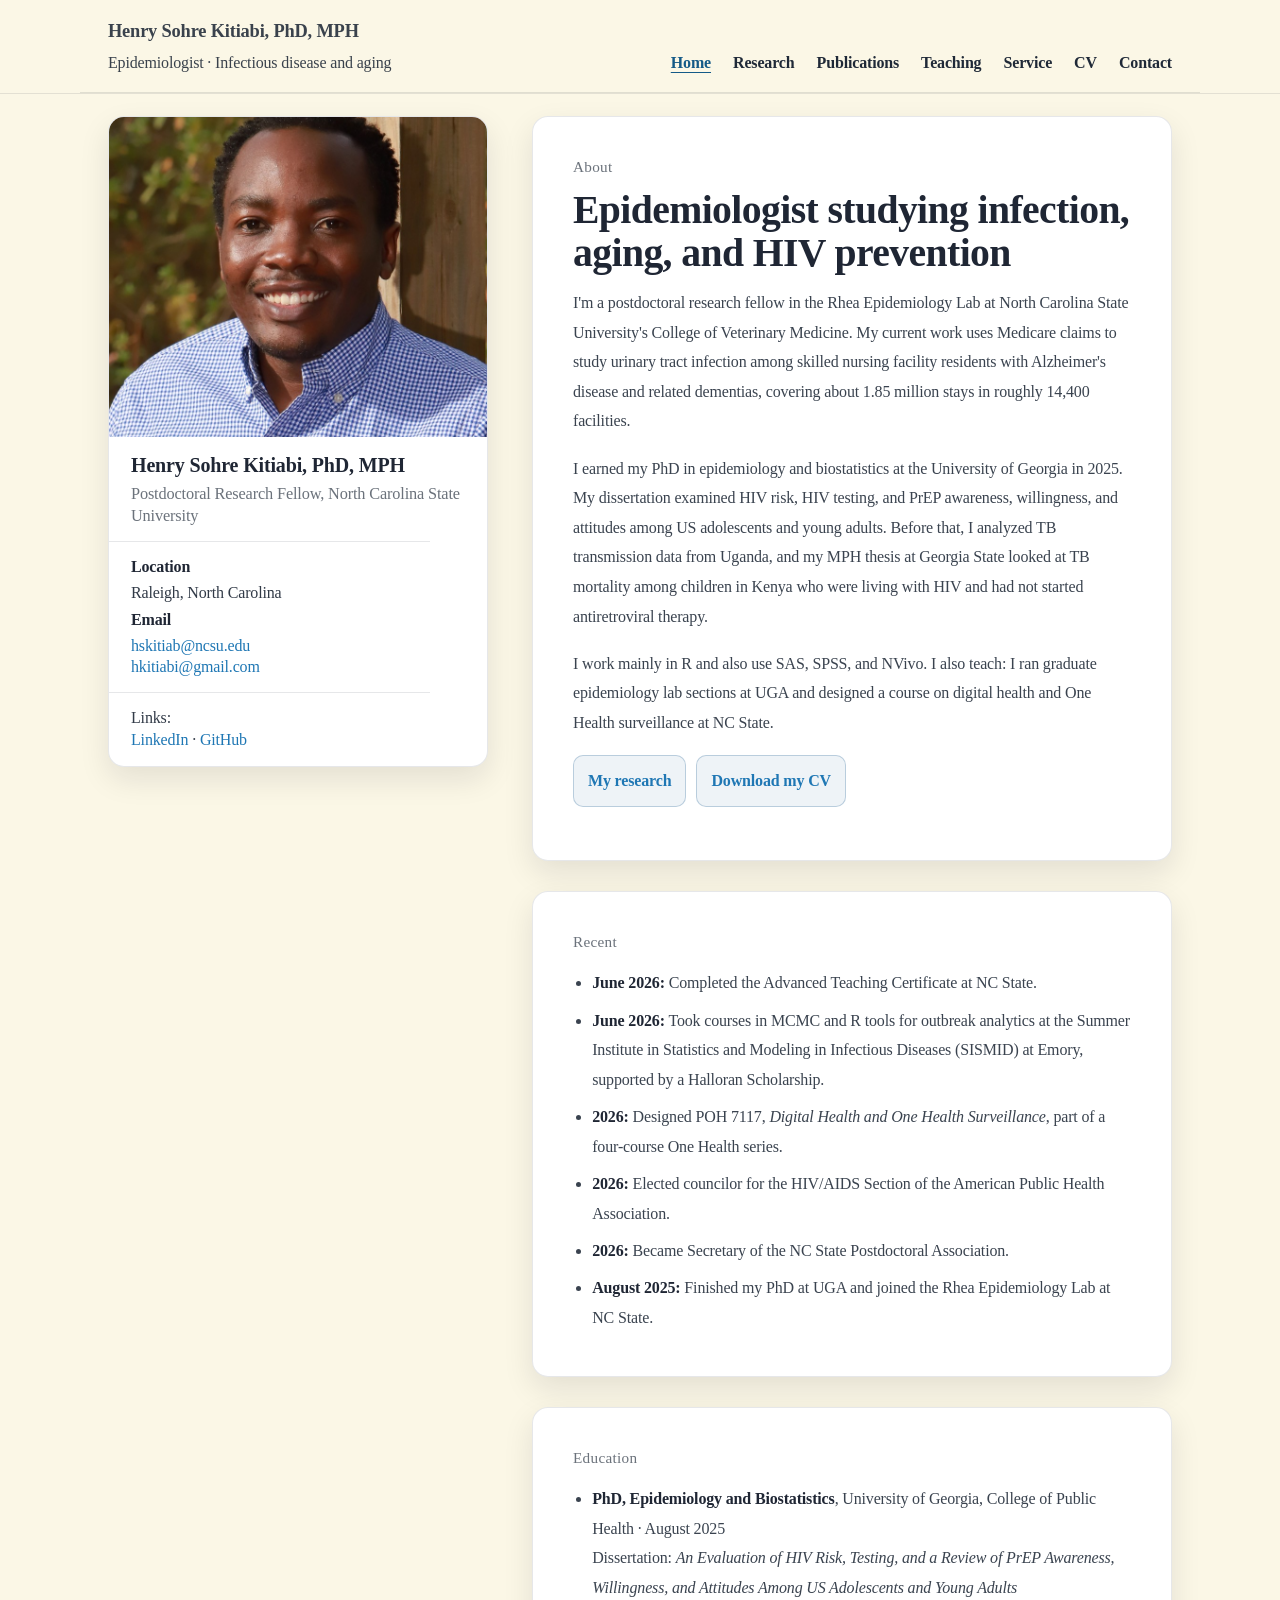
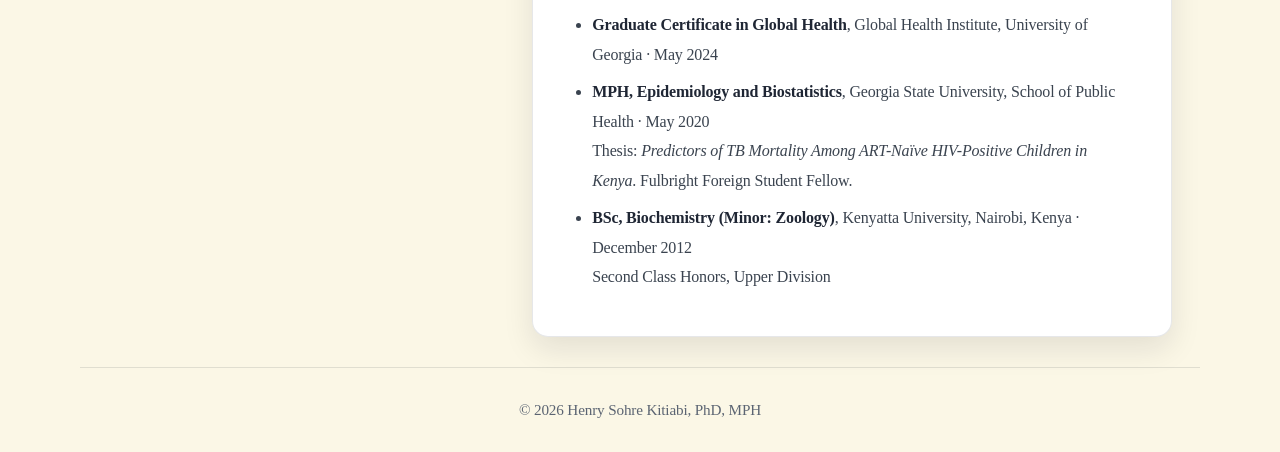
==== commit 377becf5: "Update manuscript status, hide phone, add NC DNA Day Blog editor role" ====
--- a/index.html
+++ b/index.html
@@ -31,7 +31,6 @@
       <hr/>
       <div class="meta"><span class="badge">Location</span> Raleigh, North Carolina</div>
       <div class="meta"><span class="badge">Email</span> <a href="mailto:hskitiab@ncsu.edu">hskitiab@ncsu.edu</a><br/><a href="mailto:hkitiabi@gmail.com">hkitiabi@gmail.com</a></div>
-      <div class="meta"><span class="badge">Phone</span> (479) 316-1859</div>
       <hr/>
       <div class="meta">Links:<br/>
         <a href="https://www.linkedin.com/in/henry-sohre-kitiabi-bsc-mph-1841462a" rel="noopener">LinkedIn</a> ·
--- a/assets/css/style.css
+++ b/assets/css/style.css
@@ -1342,3 +1342,14 @@
   .sidebar{ position: static; }
   .sidebar img.avatar{ height: 260px; }
 }
+
+/* Entry dates and affiliations (added Sept 2026) */
+.card .when{ font-weight: 400; color: rgba(31, 41, 55, 0.7); white-space: nowrap; }
+.card .org{ margin: -0.35rem 0 0.5rem; color: rgba(31, 41, 55, 0.75); font-size: 0.95rem; }
+.card .btn + .btn{ margin-left: 8px; }
+.card .btn-row{ display: flex; flex-wrap: wrap; gap: 10px; }
+.card .btn-row .btn{ margin-left: 0; }
+@media (max-width: 700px){
+  header .nav{ flex-direction: column; align-items: flex-start; gap: 10px; }
+  header nav{ flex-direction: row; flex-wrap: wrap; gap: 8px 16px; }
+}
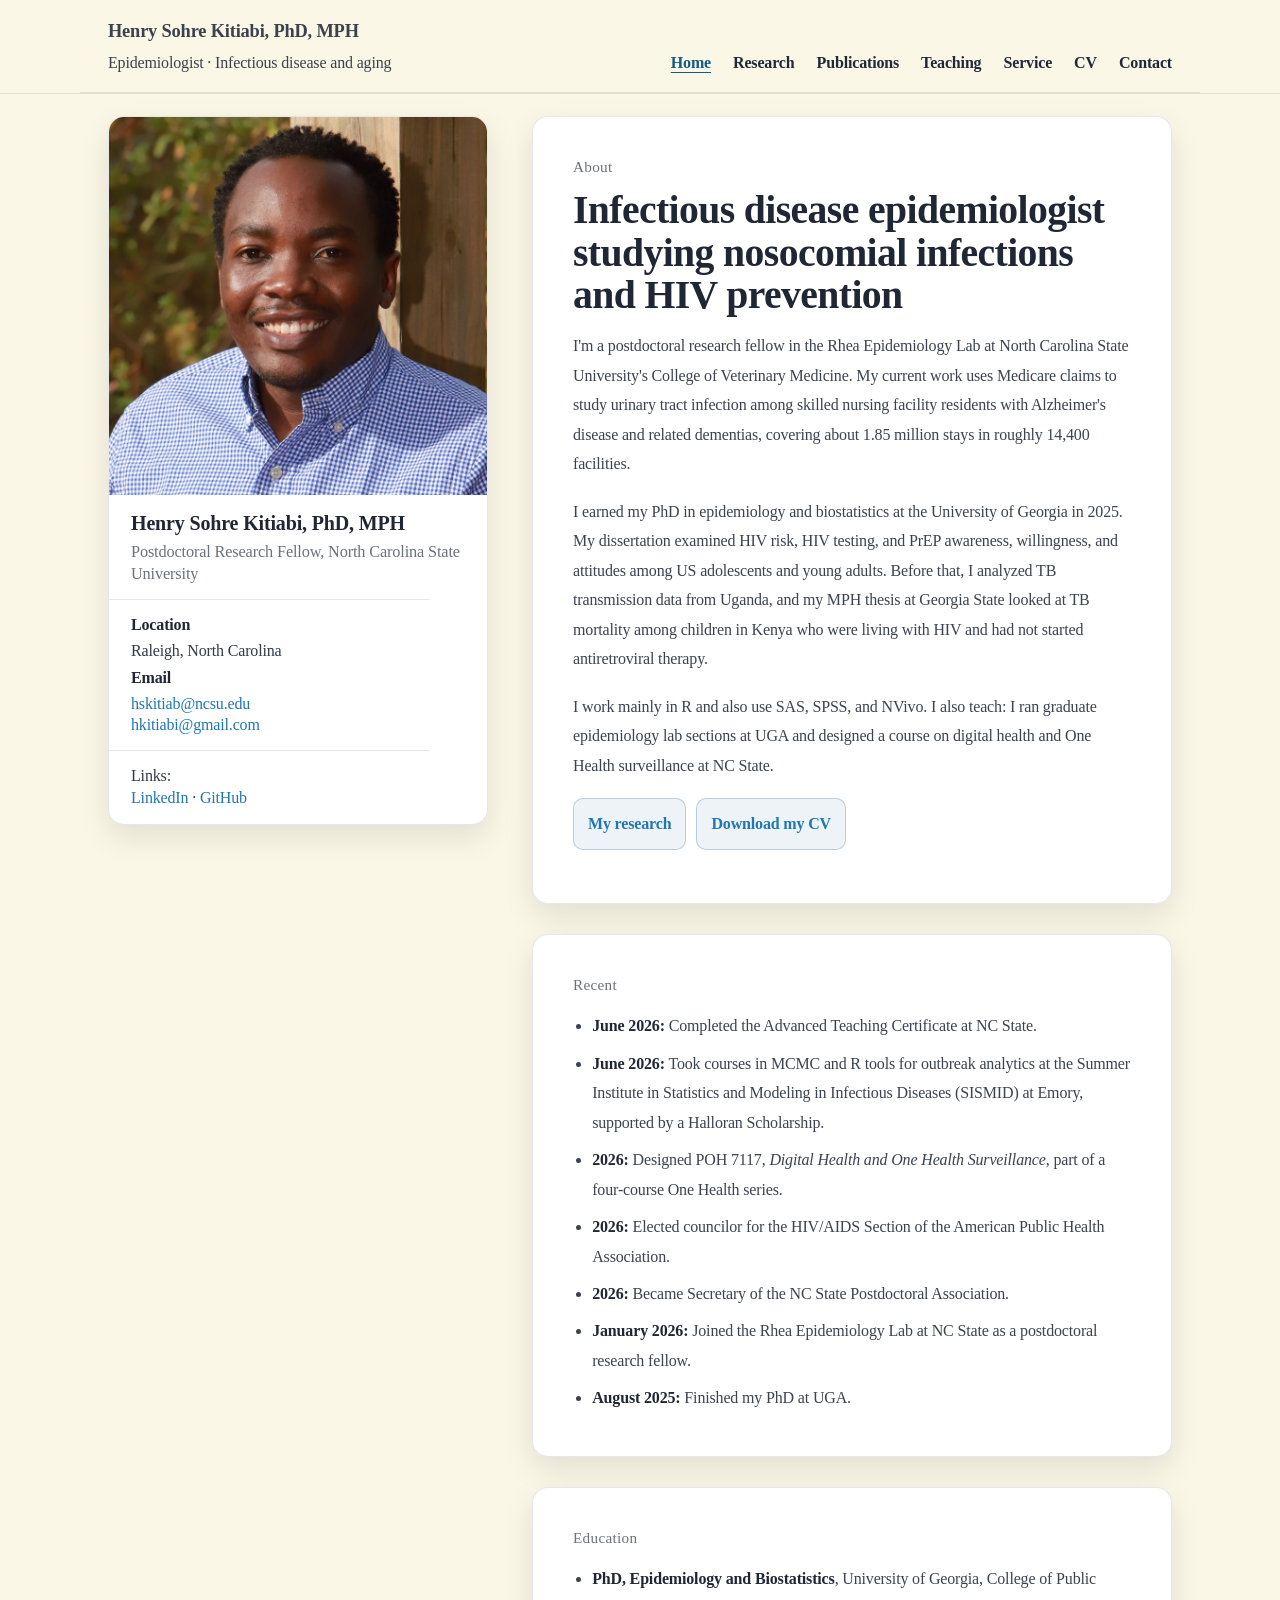
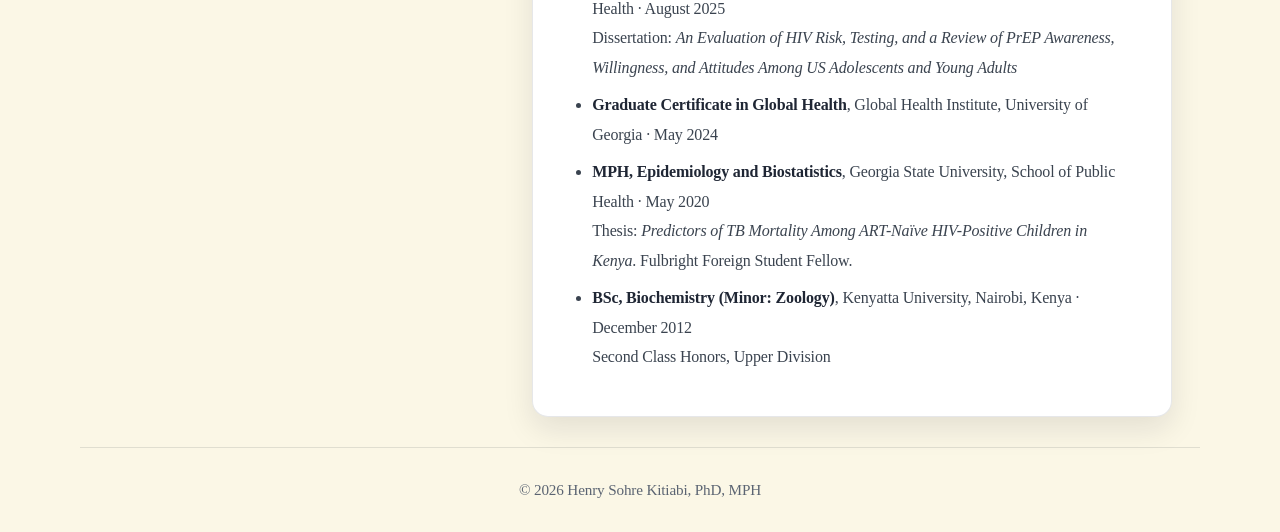
==== commit ef971a92: "Update About heading and postdoc start date" ====
--- a/index.html
+++ b/index.html
@@ -41,7 +41,7 @@
     <main>
 <section class="card">
   <div class="kicker">About</div>
-  <h1>Epidemiologist studying infection, aging, and HIV prevention</h1>
+  <h1>Infectious disease epidemiologist studying nosocomial infections and HIV prevention</h1>
   <p>I'm a postdoctoral research fellow in the Rhea Epidemiology Lab at North Carolina State University's College of Veterinary Medicine. My current work uses Medicare claims to study urinary tract infection among skilled nursing facility residents with Alzheimer's disease and related dementias, covering about 1.85 million stays in roughly 14,400 facilities.</p>
   <p>I earned my PhD in epidemiology and biostatistics at the University of Georgia in 2025. My dissertation examined HIV risk, HIV testing, and PrEP awareness, willingness, and attitudes among US adolescents and young adults. Before that, I analyzed TB transmission data from Uganda, and my MPH thesis at Georgia State looked at TB mortality among children in Kenya who were living with HIV and had not started antiretroviral therapy.</p>
   <p>I work mainly in R and also use SAS, SPSS, and NVivo. I also teach: I ran graduate epidemiology lab sections at UGA and designed a course on digital health and One Health surveillance at NC State.</p>
@@ -56,7 +56,8 @@
     <li><strong>2026:</strong> Designed POH 7117, <em>Digital Health and One Health Surveillance</em>, part of a four-course One Health series.</li>
     <li><strong>2026:</strong> Elected councilor for the HIV/AIDS Section of the American Public Health Association.</li>
     <li><strong>2026:</strong> Became Secretary of the NC State Postdoctoral Association.</li>
-    <li><strong>August 2025:</strong> Finished my PhD at UGA and joined the Rhea Epidemiology Lab at NC State.</li>
+    <li><strong>January 2026:</strong> Joined the Rhea Epidemiology Lab at NC State as a postdoctoral research fellow.</li>
+    <li><strong>August 2025:</strong> Finished my PhD at UGA.</li>
   </ul>
 </section>
 
--- a/assets/css/style.css
+++ b/assets/css/style.css
@@ -1353,3 +1353,14 @@
   header .nav{ flex-direction: column; align-items: flex-start; gap: 10px; }
   header nav{ flex-direction: row; flex-wrap: wrap; gap: 8px 16px; }
 }
+
+/* Show the full square profile photo (no top/bottom cropping) */
+.sidebar img.avatar{
+  height: auto;
+  aspect-ratio: 1 / 1;
+  object-fit: cover;
+  object-position: center top;
+}
+@media (max-width: 900px){
+  .sidebar img.avatar{ height: auto; max-width: 360px; margin: 0 auto; }
+}
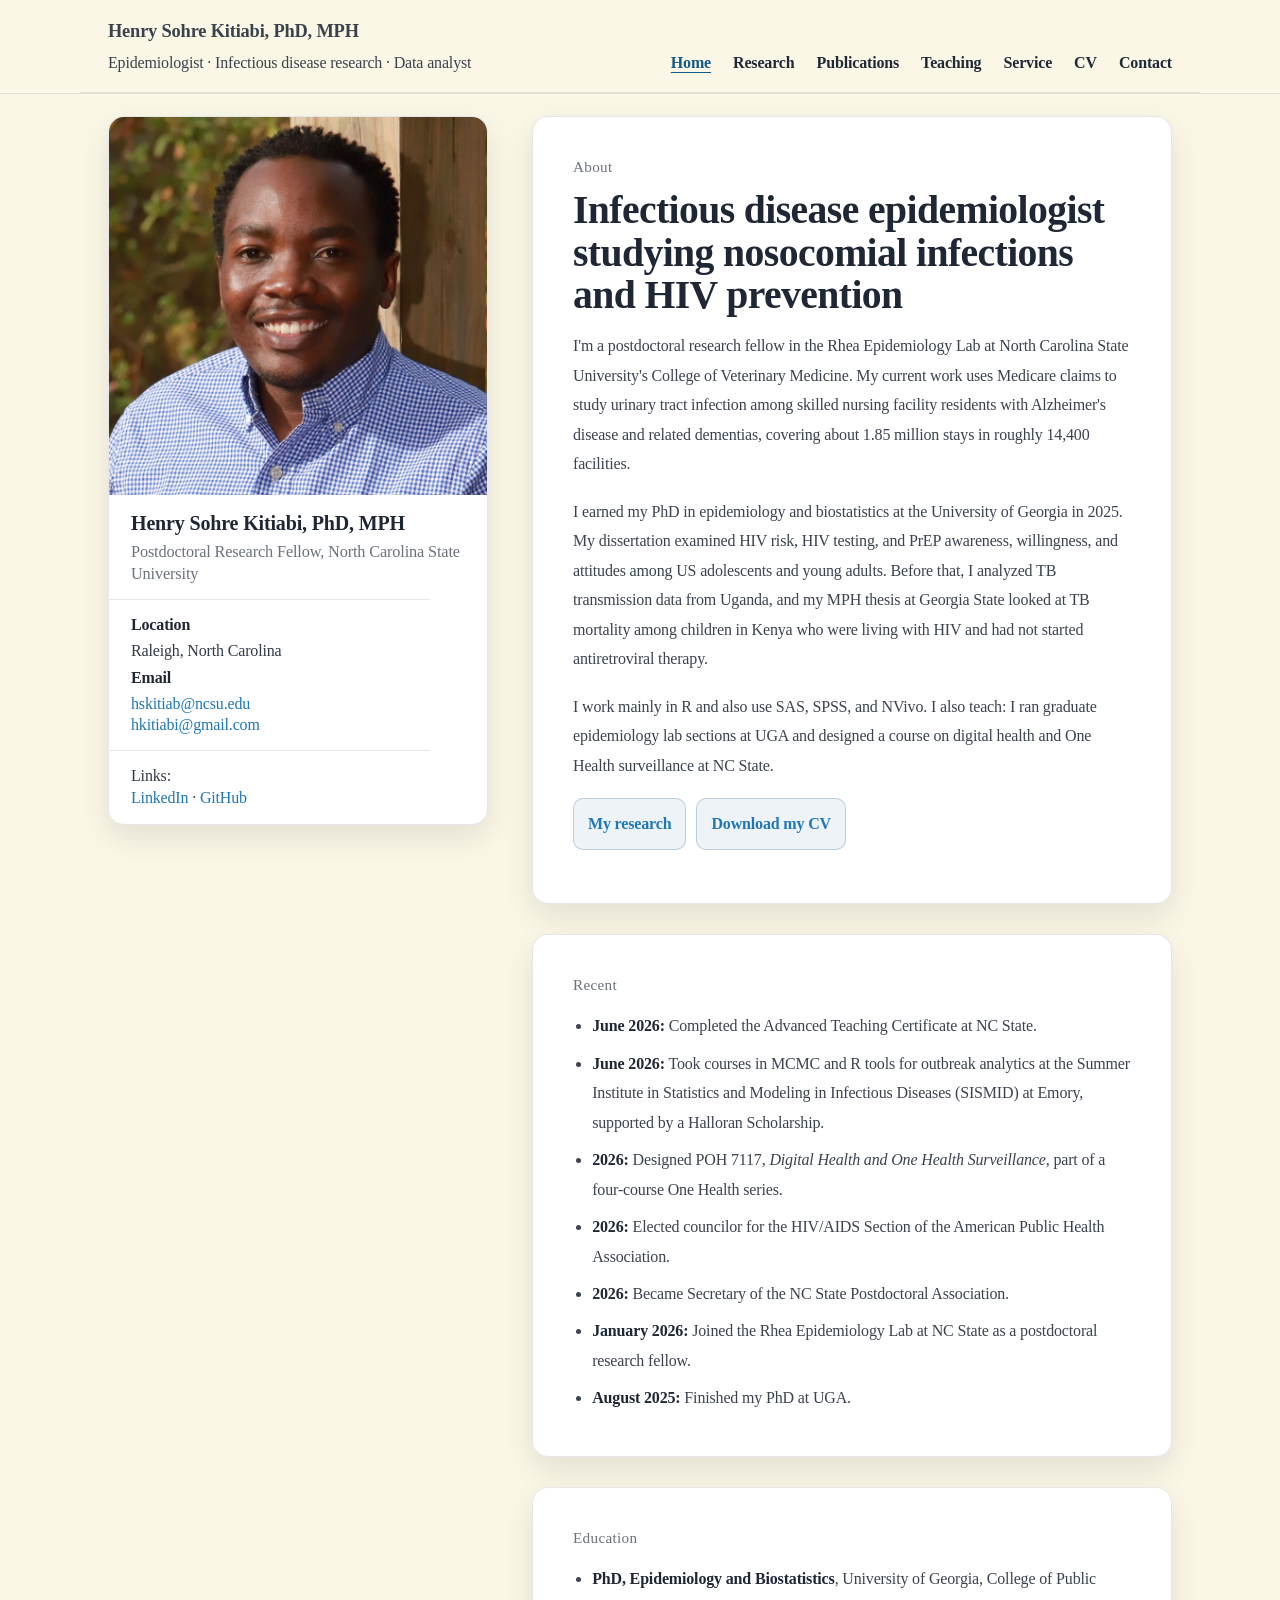
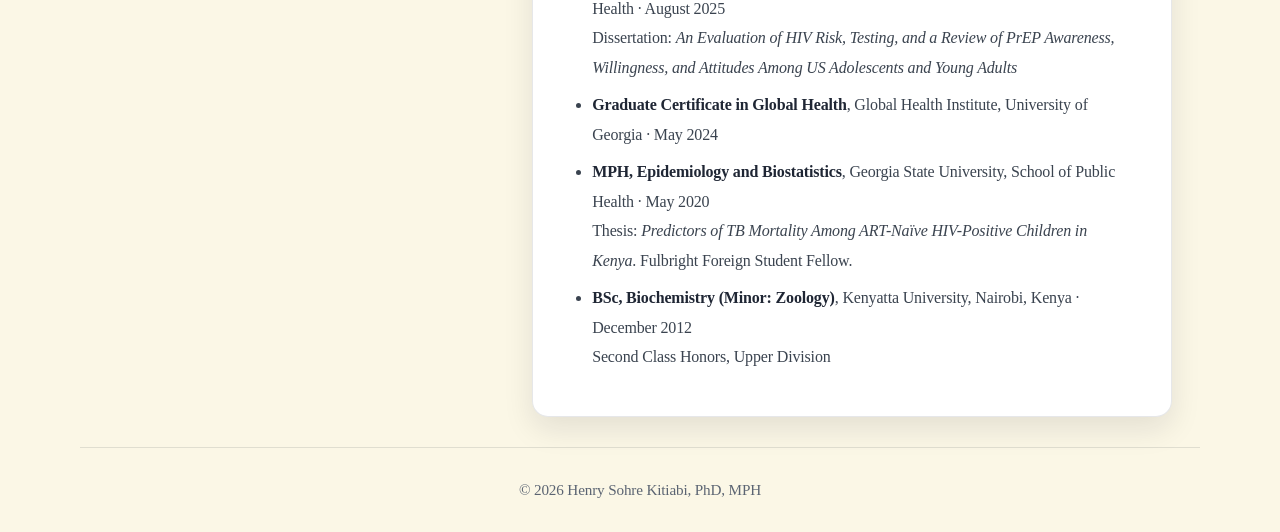
==== commit e2cba94d: "Update header tagline" ====
--- a/index.html
+++ b/index.html
@@ -15,7 +15,7 @@
   <div class="nav">
     <div>
       <div class="brand">Henry Sohre Kitiabi, PhD, MPH</div>
-      <div class="tag">Epidemiologist &middot; Infectious disease and aging</div>
+      <div class="tag">Epidemiologist &middot; Infectious disease research &middot; Data analyst</div>
     </div>
     <nav><a href="index.html" class="active" aria-current="page">Home</a><a href="research.html">Research</a><a href="publications.html">Publications</a><a href="teaching.html">Teaching</a><a href="peer-review.html">Service</a><a href="cv.html">CV</a><a href="contact.html">Contact</a></nav>
   </div>
